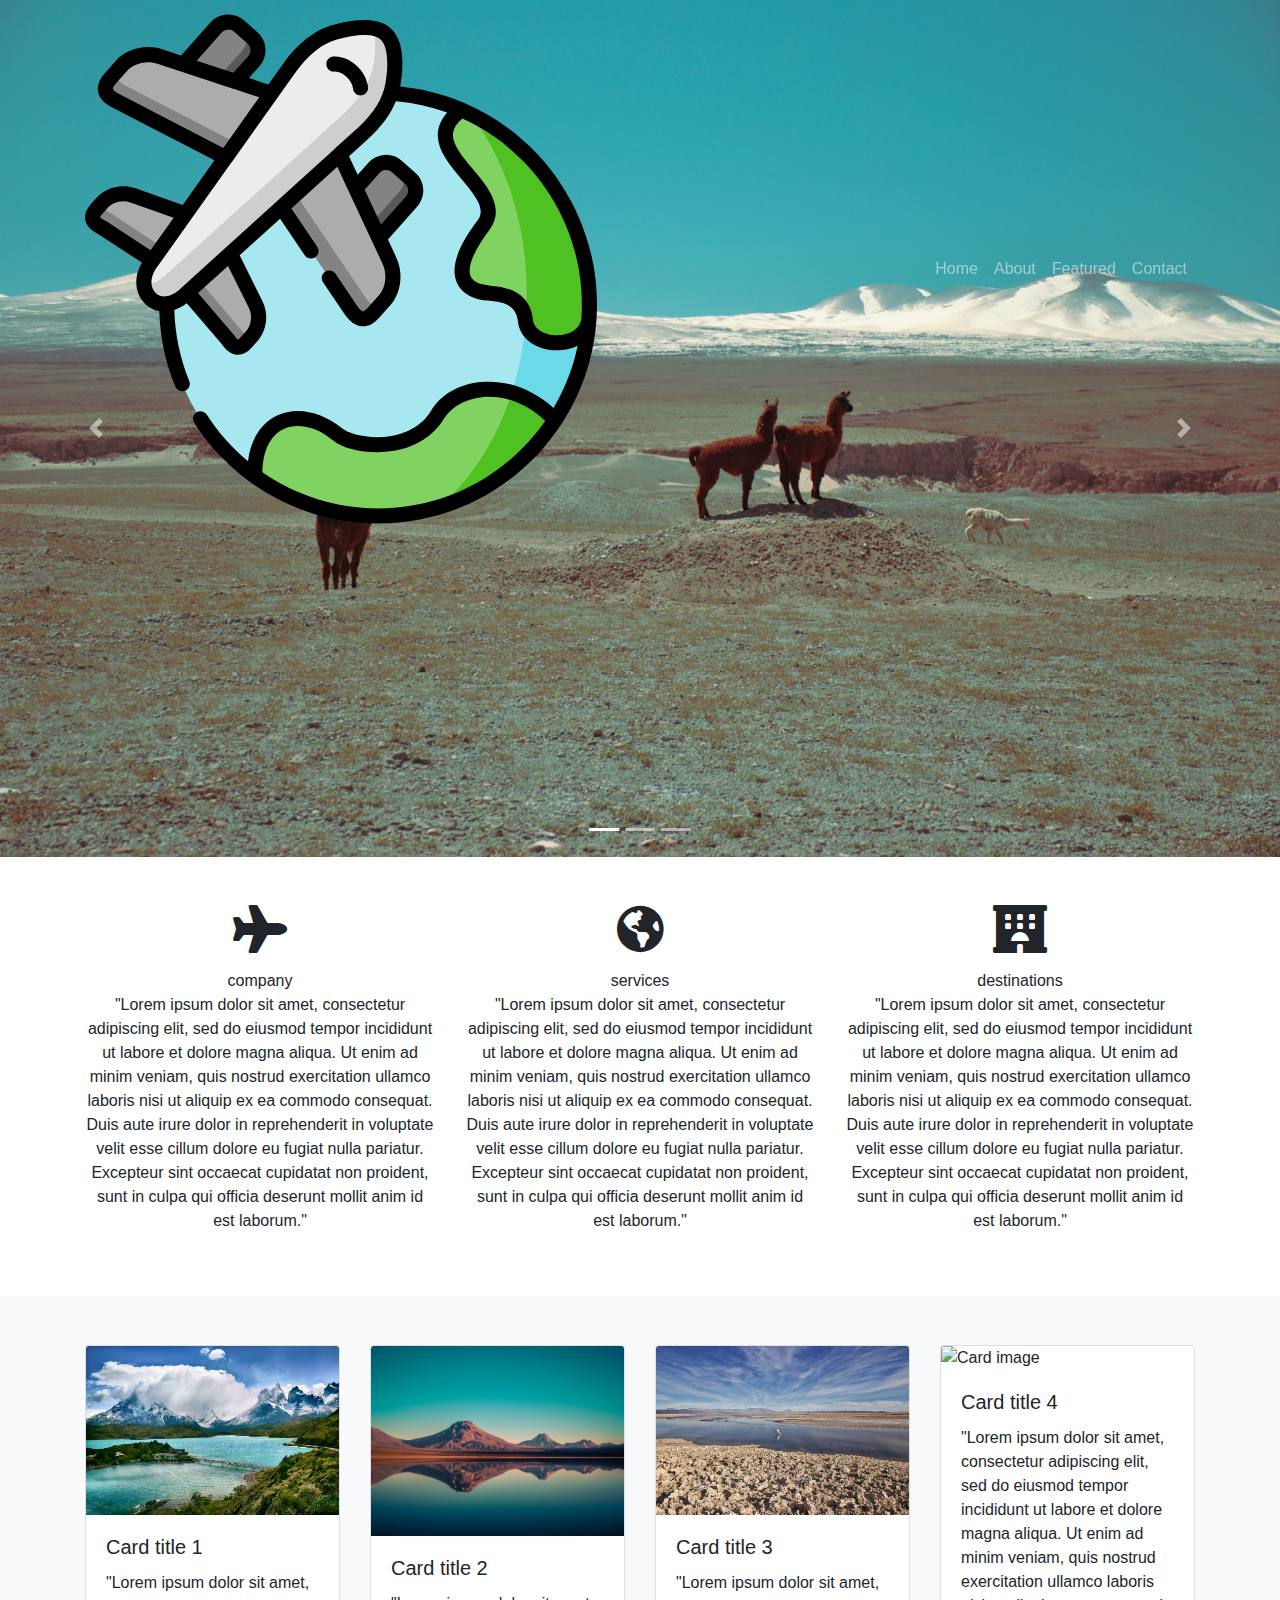
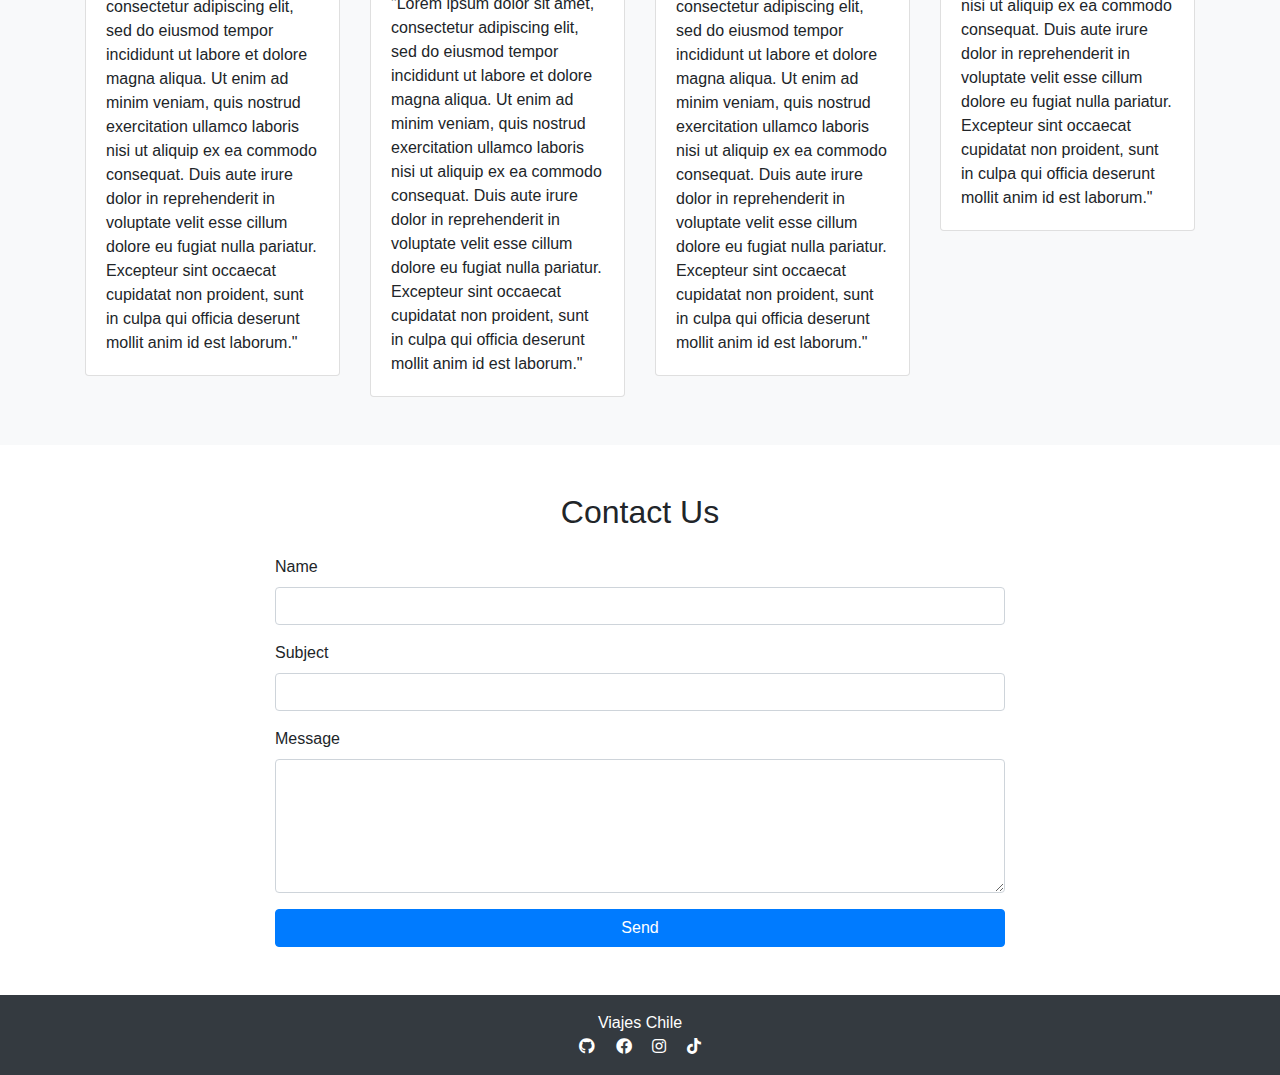
==== assets/index.html @ 8c0a28b4 "Agrega Titulos a Las Tarjetas" ====
<!DOCTYPE html>
<html lang="en">
<head>
    <meta charset="UTF-8">
    <meta name="viewport" content="width=device-width, initial-scale=1.0">
    <title>Viajes Chile</title>
    <link rel="stylesheet" href="https://maxcdn.bootstrapcdn.com/bootstrap/4.5.2/css/bootstrap.min.css">
    <link rel="stylesheet" href="https://cdnjs.cloudflare.com/ajax/libs/font-awesome/5.15.4/css/all.min.css">
    <link href="https://fonts.googleapis.com/css2?family=Montserrat:wght@400;700&display=swap" rel="stylesheet">
    <link rel="stylesheet" href="css/styles.css">
</head>
<body>
    <!-- Navbar Section -->
    <nav class="navbar navbar-expand-lg navbar-dark fixed-top">
        <div class="container">
            <a class="navbar-brand" href="#home"><img src="./img/viajes.svg" alt="Viajes Chile" class="logo"></a>
            <button class="navbar-toggler" type="button" data-toggle="collapse" data-target="#navbarNav" aria-controls="navbarNav" aria-expanded="false" aria-label="Toggle navigation">
                <span class="navbar-toggler-icon"></span>
            </button>
            <div class="collapse navbar-collapse" id="navbarNav">
                <ul class="navbar-nav ml-auto">
                    <li class="nav-item"><a class="nav-link" href="#home">Home</a></li>
                    <li class="nav-item"><a class="nav-link" href="#about">About</a></li>
                    <li class="nav-item"><a class="nav-link" href="#featured">Featured</a></li>
                    <li class="nav-item"><a class="nav-link" href="#contact">Contact</a></li>
                </ul>
            </div>
        </div>
    </nav>

    <!-- Carousel Section -->
    <header id="home">
        <div id="carouselExampleIndicators" class="carousel slide" data-ride="carousel">
            <ol class="carousel-indicators">
                <li data-target="#carouselExampleIndicators" data-slide-to="0" class="active"></li>
                <li data-target="#carouselExampleIndicators" data-slide-to="1"></li>
                <li data-target="#carouselExampleIndicators" data-slide-to="2"></li>
            </ol>
            <div class="carousel-inner">
                <div class="carousel-item active">
                    <img class="d-block w-100" src="./img/carousel1.jpg" alt="First slide">
                </div>
                <div class="carousel-item">
                    <img class="d-block w-100" src="./img/carousel2.jpg" alt="Second slide">
                </div>
                <div class="carousel-item">
                    <img class="d-block w-100" src="./img/carousel3.jpg" alt="Third slide">
                </div>
            </div>
            <a class="carousel-control-prev" href="#carouselExampleIndicators" role="button" data-slide="prev">
                <span class="carousel-control-prev-icon" aria-hidden="true"></span>
                <span class="sr-only">Previous</span>
            </a>
            <a class="carousel-control-next" href="#carouselExampleIndicators" role="button" data-slide="next">
                <span class="carousel-control-next-icon" aria-hidden="true"></span>
                <span class="sr-only">Next</span>
            </a>
        </div>
    </header>

    <!-- Main Section -->
    <section id="about" class="container my-5">
        <div class="row text-center">
            <div class="col-md-4">
                <i class="fas fa-plane fa-3x mb-3"></i>
                <p>company<br>
                "Lorem ipsum dolor sit amet, consectetur adipiscing elit, sed do eiusmod tempor incididunt ut labore et dolore magna aliqua. Ut enim ad minim veniam, quis nostrud exercitation ullamco laboris nisi ut aliquip ex ea commodo consequat. Duis aute irure dolor in reprehenderit in voluptate velit esse cillum dolore eu fugiat nulla pariatur. Excepteur sint occaecat cupidatat non proident, sunt in culpa qui officia deserunt mollit anim id est laborum."</p>
            </div>
            <div class="col-md-4">
                <i class="fas fa-globe-americas fa-3x mb-3"></i>
                <p>services<br>
                "Lorem ipsum dolor sit amet, consectetur adipiscing elit, sed do eiusmod tempor incididunt ut labore et dolore magna aliqua. Ut enim ad minim veniam, quis nostrud exercitation ullamco laboris nisi ut aliquip ex ea commodo consequat. Duis aute irure dolor in reprehenderit in voluptate velit esse cillum dolore eu fugiat nulla pariatur. Excepteur sint occaecat cupidatat non proident, sunt in culpa qui officia deserunt mollit anim id est laborum."</p>
            </div>
            <div class="col-md-4">
                <i class="fas fa-hotel fa-3x mb-3"></i>
                <p>destinations<br>
                "Lorem ipsum dolor sit amet, consectetur adipiscing elit, sed do eiusmod tempor incididunt ut labore et dolore magna aliqua. Ut enim ad minim veniam, quis nostrud exercitation ullamco laboris nisi ut aliquip ex ea commodo consequat. Duis aute irure dolor in reprehenderit in voluptate velit esse cillum dolore eu fugiat nulla pariatur. Excepteur sint occaecat cupidatat non proident, sunt in culpa qui officia deserunt mollit anim id est laborum."</p>
            </div>
        </div>
    </section>

    <!-- Featured Section -->
    <section id="featured" class="bg-light py-5">
        <div class="container">
            <div class="row">
                <div class="col-md-3">
                    <div class="card">
                        <img class="card-img-top" src="../assets/img/card1.jpg" alt="Card image">
                        <div class="card-body">
                            <h5 class="card-title">Card title 1</h5>
                            <p class="card-text">"Lorem ipsum dolor sit amet, consectetur adipiscing elit, sed do eiusmod tempor incididunt ut labore et dolore magna aliqua. Ut enim ad minim veniam, quis nostrud exercitation ullamco laboris nisi ut aliquip ex ea commodo consequat. Duis aute irure dolor in reprehenderit in voluptate velit esse cillum dolore eu fugiat nulla pariatur. Excepteur sint occaecat cupidatat non proident, sunt in culpa qui officia deserunt mollit anim id est laborum."</p>
                        </div>
                    </div>
                </div>
                <div class="col-md-3">
                    <div class="card">
                        <img class="card-img-top" src="../assets/img/card2.jpg" alt="Card image">
                        <div class="card-body">
                            <h5 class="card-title">Card title 2</h5>
                            <p class="card-text">"Lorem ipsum dolor sit amet, consectetur adipiscing elit, sed do eiusmod tempor incididunt ut labore et dolore magna aliqua. Ut enim ad minim veniam, quis nostrud exercitation ullamco laboris nisi ut aliquip ex ea commodo consequat. Duis aute irure dolor in reprehenderit in voluptate velit esse cillum dolore eu fugiat nulla pariatur. Excepteur sint occaecat cupidatat non proident, sunt in culpa qui officia deserunt mollit anim id est laborum."</p>
                        </div>
                    </div>
                </div>
                <div class="col-md-3">
                    <div class="card">
                        <img class="card-img-top" src="../assets/img/card3.jpg" alt="Card image">
                        <div class="card-body">
                            <h5 class="card-title">Card title 3</h5>
                            <p class="card-text">"Lorem ipsum dolor sit amet, consectetur adipiscing elit, sed do eiusmod tempor incididunt ut labore et dolore magna aliqua. Ut enim ad minim veniam, quis nostrud exercitation ullamco laboris nisi ut aliquip ex ea commodo consequat. Duis aute irure dolor in reprehenderit in voluptate velit esse cillum dolore eu fugiat nulla pariatur. Excepteur sint occaecat cupidatat non proident, sunt in culpa qui officia deserunt mollit anim id est laborum."</p>
                        </div>
                    </div>
                </div>
                <div class="col-md-3">
                    <div class="card">
                        <img class="card-img-top" src="../assets/img/card4.jpg" alt="Card image">
                        <div class="card-body">
                            <h5 class="card-title">Card title 4</h5>
                            <p class="card-text">"Lorem ipsum dolor sit amet, consectetur adipiscing elit, sed do eiusmod tempor incididunt ut labore et dolore magna aliqua. Ut enim ad minim veniam, quis nostrud exercitation ullamco laboris nisi ut aliquip ex ea commodo consequat. Duis aute irure dolor in reprehenderit in voluptate velit esse cillum dolore eu fugiat nulla pariatur. Excepteur sint occaecat cupidatat non proident, sunt in culpa qui officia deserunt mollit anim id est laborum."</p>
                        </div>
                    </div>
                </div>
            </div>
        </div>
    </section>

    <!-- Contact Section -->
    <section id="contact" class="container my-5">
        <div class="row justify-content-center">
            <div class="col-md-8">
                <h2 class="text-center mb-4">Contact Us</h2>
                <form>
                    <div class="form-group">
                        <label for="name">Name</label>
                        <input type="text" class="form-control" id="name" required>
                    </div>
                    <div class="form-group">
                        <label for="subject">Subject</label>
                        <input type="text" class="form-control" id="subject" required>
                    </div>
                    <div class="form-group">
                        <label for="message">Message</label>
                        <textarea class="form-control" id="message" rows="5" required></textarea>
                    </div>
                    <button type="submit" class="btn btn-primary btn-block">Send</button>
                </form>
            </div>
        </div>
    </section>

    <!-- Footer Section -->
    <footer class="bg-dark text-white text-center py-3">
        <div class="container">
            <p class="mb-0">Viajes Chile</p>
            <div class="social-icons">
                <a href="#" class="text-white mx-2"><i class="fab fa-github"></i></a>
                <a href="#" class="text-white mx-2"><i class="fab fa-facebook"></i></a>
                <a href="#" class="text-white mx-2"><i class="fab fa-instagram"></i></a>
                <a href="#" class="text-white mx-2"><i class="fab fa-tiktok"></i></a>
            </div>
        </div>
    </footer>

    <script src="https://code.jquery.com/jquery-3.5.1.slim.min.js"></script>
    <script src="https://cdn.jsdelivr.net/npm/@popperjs/core@2.5.4/dist/umd/popper.min.js"></script>
    <script src="https://maxcdn.bootstrapcdn.com/bootstrap/4.5.2/js/bootstrap.min.js"></script>
    <script src="js/scripts.js"></script>
</body>
</html>
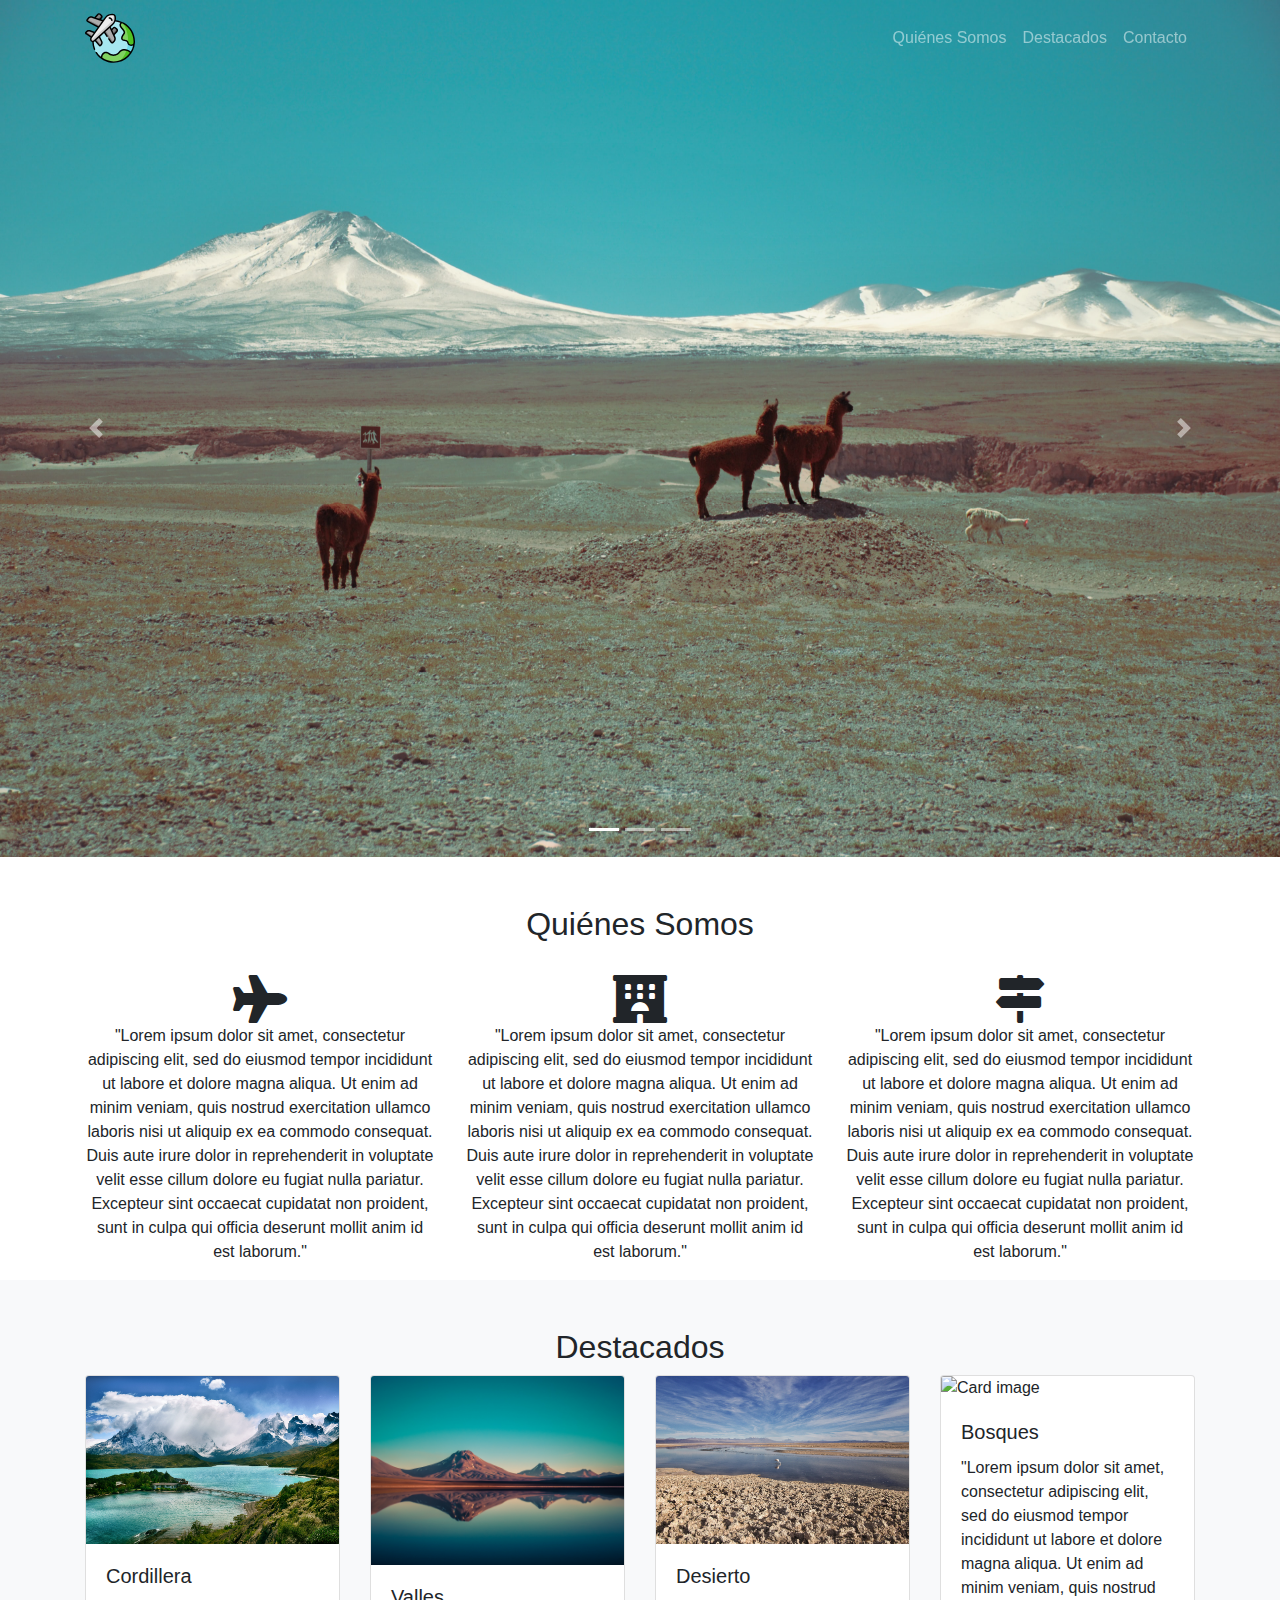
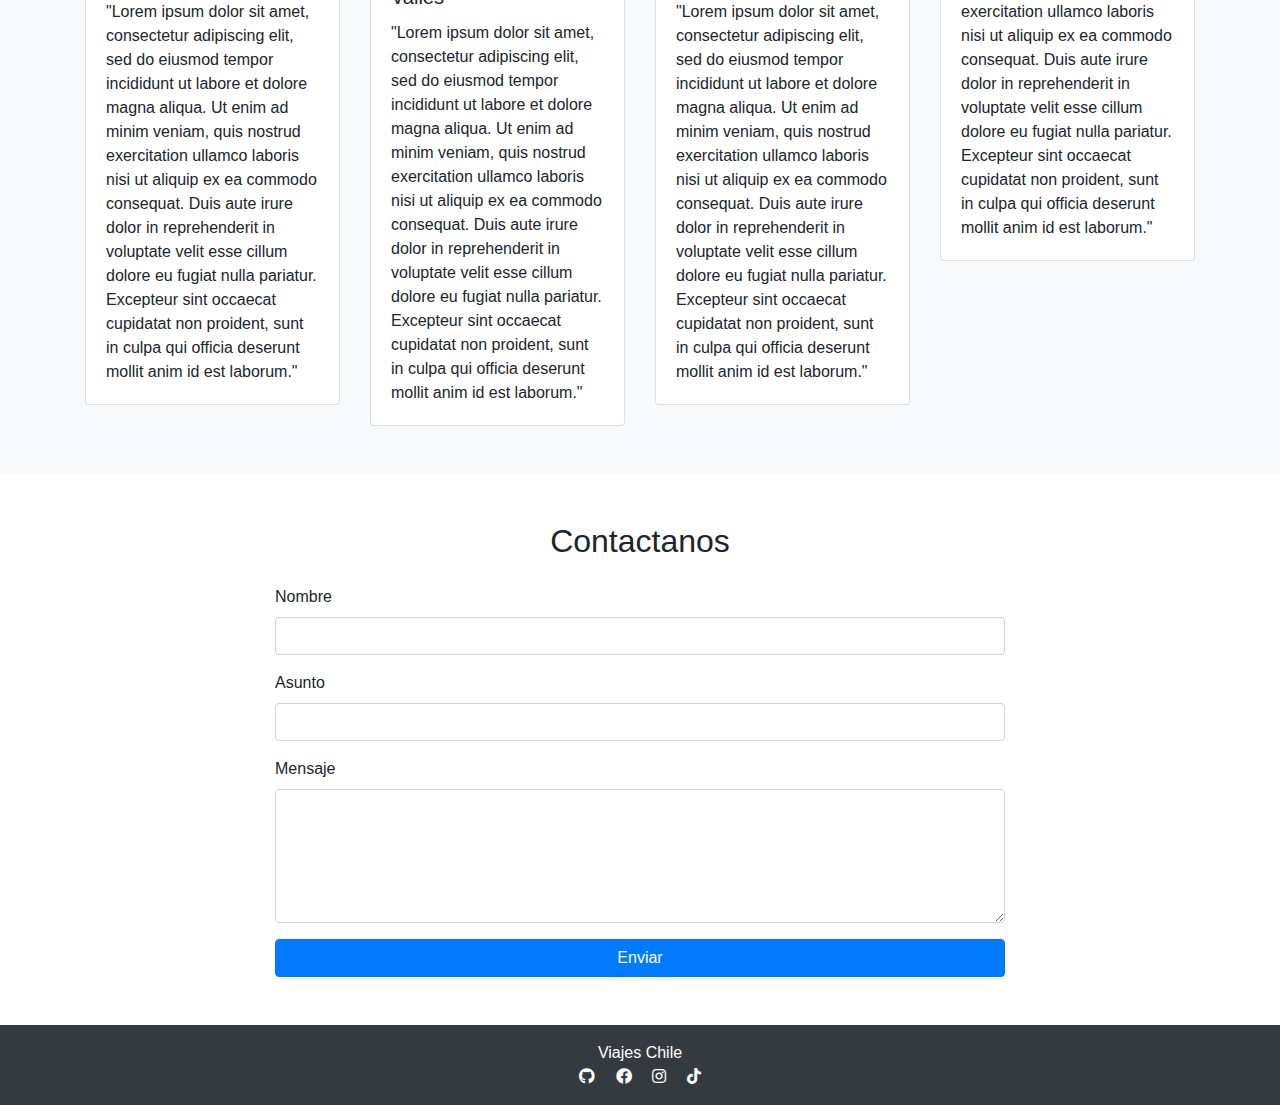
==== commit 4163d4f3: "Ajustes de secciòn Contactanos y Logo Navbar" ====
--- a/assets/index.html
+++ b/assets/index.html
@@ -13,16 +13,15 @@
     <!-- Navbar Section -->
     <nav class="navbar navbar-expand-lg navbar-dark fixed-top">
         <div class="container">
-            <a class="navbar-brand" href="#home"><img src="./img/viajes.svg" alt="Viajes Chile" class="logo"></a>
+            <a class="navbar-brand" href="#home"><img src="./img/viajes.svg" alt="logo" class="logo" width="50" height="50"></a>
             <button class="navbar-toggler" type="button" data-toggle="collapse" data-target="#navbarNav" aria-controls="navbarNav" aria-expanded="false" aria-label="Toggle navigation">
                 <span class="navbar-toggler-icon"></span>
             </button>
             <div class="collapse navbar-collapse" id="navbarNav">
                 <ul class="navbar-nav ml-auto">
-                    <li class="nav-item"><a class="nav-link" href="#home">Home</a></li>
-                    <li class="nav-item"><a class="nav-link" href="#about">About</a></li>
-                    <li class="nav-item"><a class="nav-link" href="#featured">Featured</a></li>
-                    <li class="nav-item"><a class="nav-link" href="#contact">Contact</a></li>
+                    <li class="nav-item"><a class="nav-link" href="#main">Quiénes Somos</a></li>
+                    <li class="nav-item"><a class="nav-link" href="#featured">Destacados</a></li>
+                    <li class="nav-item"><a class="nav-link" href="#contact">Contacto</a></li>
                 </ul>
             </div>
         </div>
@@ -59,35 +58,34 @@
     </header>
 
     <!-- Main Section -->
-    <section id="about" class="container my-5">
-        <div class="row text-center">
-            <div class="col-md-4">
-                <i class="fas fa-plane fa-3x mb-3"></i>
-                <p>company<br>
-                "Lorem ipsum dolor sit amet, consectetur adipiscing elit, sed do eiusmod tempor incididunt ut labore et dolore magna aliqua. Ut enim ad minim veniam, quis nostrud exercitation ullamco laboris nisi ut aliquip ex ea commodo consequat. Duis aute irure dolor in reprehenderit in voluptate velit esse cillum dolore eu fugiat nulla pariatur. Excepteur sint occaecat cupidatat non proident, sunt in culpa qui officia deserunt mollit anim id est laborum."</p>
+    <section id="main" class="container mt-5">
+        <h2 class="text-center">Quiénes Somos</h2><br>
+        <div class="row">
+            <div class="col-md-4 text-center">
+                <i class="fas fa-plane fa-3x"></i>
+                <p>"Lorem ipsum dolor sit amet, consectetur adipiscing elit, sed do eiusmod tempor incididunt ut labore et dolore magna aliqua. Ut enim ad minim veniam, quis nostrud exercitation ullamco laboris nisi ut aliquip ex ea commodo consequat. Duis aute irure dolor in reprehenderit in voluptate velit esse cillum dolore eu fugiat nulla pariatur. Excepteur sint occaecat cupidatat non proident, sunt in culpa qui officia deserunt mollit anim id est laborum."</p>
             </div>
-            <div class="col-md-4">
-                <i class="fas fa-globe-americas fa-3x mb-3"></i>
-                <p>services<br>
-                "Lorem ipsum dolor sit amet, consectetur adipiscing elit, sed do eiusmod tempor incididunt ut labore et dolore magna aliqua. Ut enim ad minim veniam, quis nostrud exercitation ullamco laboris nisi ut aliquip ex ea commodo consequat. Duis aute irure dolor in reprehenderit in voluptate velit esse cillum dolore eu fugiat nulla pariatur. Excepteur sint occaecat cupidatat non proident, sunt in culpa qui officia deserunt mollit anim id est laborum."</p>
+            <div class="col-md-4 text-center">
+                <i class="fas fa-hotel fa-3x"></i>
+                <p>"Lorem ipsum dolor sit amet, consectetur adipiscing elit, sed do eiusmod tempor incididunt ut labore et dolore magna aliqua. Ut enim ad minim veniam, quis nostrud exercitation ullamco laboris nisi ut aliquip ex ea commodo consequat. Duis aute irure dolor in reprehenderit in voluptate velit esse cillum dolore eu fugiat nulla pariatur. Excepteur sint occaecat cupidatat non proident, sunt in culpa qui officia deserunt mollit anim id est laborum."</p>
             </div>
-            <div class="col-md-4">
-                <i class="fas fa-hotel fa-3x mb-3"></i>
-                <p>destinations<br>
-                "Lorem ipsum dolor sit amet, consectetur adipiscing elit, sed do eiusmod tempor incididunt ut labore et dolore magna aliqua. Ut enim ad minim veniam, quis nostrud exercitation ullamco laboris nisi ut aliquip ex ea commodo consequat. Duis aute irure dolor in reprehenderit in voluptate velit esse cillum dolore eu fugiat nulla pariatur. Excepteur sint occaecat cupidatat non proident, sunt in culpa qui officia deserunt mollit anim id est laborum."</p>
+            <div class="col-md-4 text-center">
+                <i class="fas fa-map-signs fa-3x"></i>
+                <p>"Lorem ipsum dolor sit amet, consectetur adipiscing elit, sed do eiusmod tempor incididunt ut labore et dolore magna aliqua. Ut enim ad minim veniam, quis nostrud exercitation ullamco laboris nisi ut aliquip ex ea commodo consequat. Duis aute irure dolor in reprehenderit in voluptate velit esse cillum dolore eu fugiat nulla pariatur. Excepteur sint occaecat cupidatat non proident, sunt in culpa qui officia deserunt mollit anim id est laborum."</p>
             </div>
         </div>
     </section>
 
     <!-- Featured Section -->
     <section id="featured" class="bg-light py-5">
+        <h2 class="text-center">Destacados</h2>
         <div class="container">
             <div class="row">
                 <div class="col-md-3">
                     <div class="card">
                         <img class="card-img-top" src="../assets/img/card1.jpg" alt="Card image">
                         <div class="card-body">
-                            <h5 class="card-title">Card title 1</h5>
+                            <h5 class="card-title">Cordillera</h5>
                             <p class="card-text">"Lorem ipsum dolor sit amet, consectetur adipiscing elit, sed do eiusmod tempor incididunt ut labore et dolore magna aliqua. Ut enim ad minim veniam, quis nostrud exercitation ullamco laboris nisi ut aliquip ex ea commodo consequat. Duis aute irure dolor in reprehenderit in voluptate velit esse cillum dolore eu fugiat nulla pariatur. Excepteur sint occaecat cupidatat non proident, sunt in culpa qui officia deserunt mollit anim id est laborum."</p>
                         </div>
                     </div>
@@ -96,7 +94,7 @@
                     <div class="card">
                         <img class="card-img-top" src="../assets/img/card2.jpg" alt="Card image">
                         <div class="card-body">
-                            <h5 class="card-title">Card title 2</h5>
+                            <h5 class="card-title">Valles</h5>
                             <p class="card-text">"Lorem ipsum dolor sit amet, consectetur adipiscing elit, sed do eiusmod tempor incididunt ut labore et dolore magna aliqua. Ut enim ad minim veniam, quis nostrud exercitation ullamco laboris nisi ut aliquip ex ea commodo consequat. Duis aute irure dolor in reprehenderit in voluptate velit esse cillum dolore eu fugiat nulla pariatur. Excepteur sint occaecat cupidatat non proident, sunt in culpa qui officia deserunt mollit anim id est laborum."</p>
                         </div>
                     </div>
@@ -105,7 +103,7 @@
                     <div class="card">
                         <img class="card-img-top" src="../assets/img/card3.jpg" alt="Card image">
                         <div class="card-body">
-                            <h5 class="card-title">Card title 3</h5>
+                            <h5 class="card-title">Desierto</h5>
                             <p class="card-text">"Lorem ipsum dolor sit amet, consectetur adipiscing elit, sed do eiusmod tempor incididunt ut labore et dolore magna aliqua. Ut enim ad minim veniam, quis nostrud exercitation ullamco laboris nisi ut aliquip ex ea commodo consequat. Duis aute irure dolor in reprehenderit in voluptate velit esse cillum dolore eu fugiat nulla pariatur. Excepteur sint occaecat cupidatat non proident, sunt in culpa qui officia deserunt mollit anim id est laborum."</p>
                         </div>
                     </div>
@@ -114,7 +112,7 @@
                     <div class="card">
                         <img class="card-img-top" src="../assets/img/card4.jpg" alt="Card image">
                         <div class="card-body">
-                            <h5 class="card-title">Card title 4</h5>
+                            <h5 class="card-title">Bosques</h5>
                             <p class="card-text">"Lorem ipsum dolor sit amet, consectetur adipiscing elit, sed do eiusmod tempor incididunt ut labore et dolore magna aliqua. Ut enim ad minim veniam, quis nostrud exercitation ullamco laboris nisi ut aliquip ex ea commodo consequat. Duis aute irure dolor in reprehenderit in voluptate velit esse cillum dolore eu fugiat nulla pariatur. Excepteur sint occaecat cupidatat non proident, sunt in culpa qui officia deserunt mollit anim id est laborum."</p>
                         </div>
                     </div>
@@ -127,21 +125,21 @@
     <section id="contact" class="container my-5">
         <div class="row justify-content-center">
             <div class="col-md-8">
-                <h2 class="text-center mb-4">Contact Us</h2>
+                <h2 class="text-center mb-4">Contactanos</h2>
                 <form>
                     <div class="form-group">
-                        <label for="name">Name</label>
+                        <label for="name">Nombre</label>
                         <input type="text" class="form-control" id="name" required>
                     </div>
                     <div class="form-group">
-                        <label for="subject">Subject</label>
+                        <label for="subject">Asunto</label>
                         <input type="text" class="form-control" id="subject" required>
                     </div>
                     <div class="form-group">
-                        <label for="message">Message</label>
+                        <label for="message">Mensaje</label>
                         <textarea class="form-control" id="message" rows="5" required></textarea>
                     </div>
-                    <button type="submit" class="btn btn-primary btn-block">Send</button>
+                    <button type="submit" class="btn btn-primary btn-block">Enviar</button>
                 </form>
             </div>
         </div>
@@ -152,17 +150,18 @@
         <div class="container">
             <p class="mb-0">Viajes Chile</p>
             <div class="social-icons">
-                <a href="#" class="text-white mx-2"><i class="fab fa-github"></i></a>
-                <a href="#" class="text-white mx-2"><i class="fab fa-facebook"></i></a>
-                <a href="#" class="text-white mx-2"><i class="fab fa-instagram"></i></a>
-                <a href="#" class="text-white mx-2"><i class="fab fa-tiktok"></i></a>
+                <a href="#" class="text-white mx-2" data-toggle="tooltip" title="GitHub"><i class="fab fa-github"></i></a>
+                <a href="#" class="text-white mx-2" data-toggle="tooltip" title="Facebook"><i class="fab fa-facebook"></i></a>
+                <a href="#" class="text-white mx-2" data-toggle="tooltip" title="Instagram"><i class="fab fa-instagram"></i></a>
+                <a href="#" class="text-white mx-2" data-toggle="tooltip" title="TikTok"><i class="fab fa-tiktok"></i></a>
             </div>
         </div>
     </footer>
-
-    <script src="https://code.jquery.com/jquery-3.5.1.slim.min.js"></script>
+    
+    <script src="https://code.jquery.com/jquery-3.5.1.min.js"></script>
     <script src="https://cdn.jsdelivr.net/npm/@popperjs/core@2.5.4/dist/umd/popper.min.js"></script>
     <script src="https://maxcdn.bootstrapcdn.com/bootstrap/4.5.2/js/bootstrap.min.js"></script>
     <script src="js/scripts.js"></script>
 </body>
 </html>
+    
